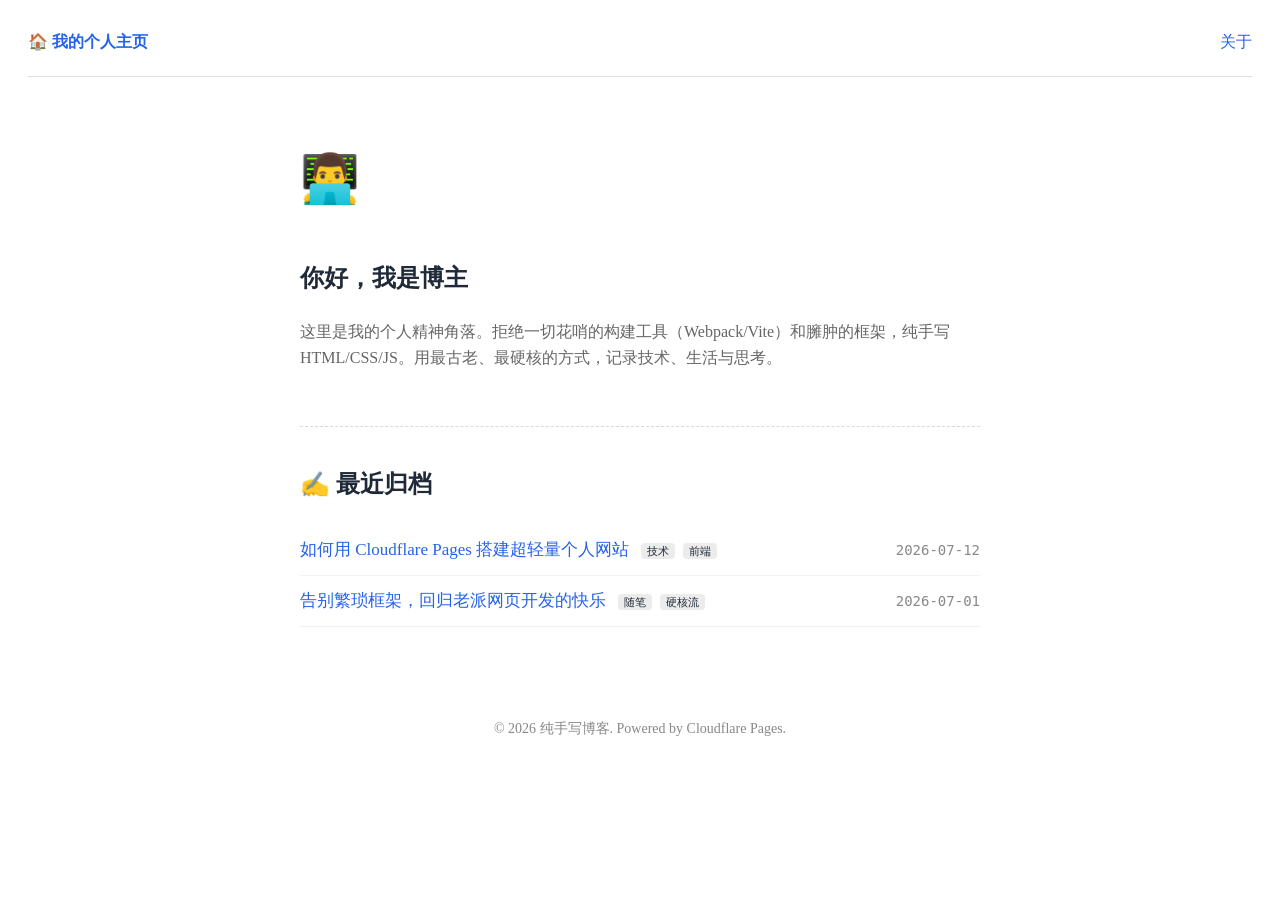
==== index.html @ 066bfa94 "Create index.html" ====
<!DOCTYPE html>
<html lang="zh-CN">
<head>
    <meta charset="UTF-8">
    <meta name="viewport" content="width=device-width, initial-scale=1.0">
    <title>欢迎来到我的硬核主页</title>
    <link rel="stylesheet" href="css/style.css">
    <style>
        .profile-section {
            padding: 20px 0 40px 0;
            border-bottom: 1px dashed rgba(128, 128, 128, 0.3);
            margin-bottom: 30px;
        }
        .profile-avatar {
            font-size: 48px;
            margin-bottom: 15px;
        }
        .bio {
            font-size: 16px;
            color: #666;
            line-height: 1.6;
        }
        @media (prefers-color-scheme: dark) {
            .bio { color: #aaa; }
        }
        .post-item {
            display: flex;
            justify-content: space-between;
            align-items: baseline;
            padding: 10px 0;
            border-bottom: 1px solid rgba(128, 128, 128, 0.1);
        }
        .post-link {
            font-size: 17px;
            font-weight: 500;
        }
        .post-date {
            font-size: 14px;
            color: #888;
            font-family: monospace;
            white-space: nowrap;
            margin-left: 15px;
        }
        .tag-badge {
            font-size: 11px;
            background: rgba(128, 128, 128, 0.15);
            padding: 2px 6px;
            border-radius: 4px;
            margin-left: 8px;
            color: var(--text-color);
        }
    </style>
</head>
<body>

    <!-- 动态页头导航，由 js/main.js 统一加载 -->
    <header id="global-header"></header>

    <main class="container">
        <!-- 自我介绍区块 -->
        <section class="profile-section">
            <div class="profile-avatar">👨‍💻</div>
            <h1>你好，我是博主</h1>
            <p class="bio">
                这里是我的个人精神角落。拒绝一切花哨的构建工具（Webpack/Vite）和臃肿的框架，纯手写 HTML/CSS/JS。用最古老、最硬核的方式，记录技术、生活与思考。
            </p>
        </section>

        <!-- 文章列表区块 -->
        <section>
            <h2>✍️ 最近归档</h2>
            <div id="posts-list" style="margin-top: 15px;">
                <p style="color: #888;">文章加载中...</p>
            </div>
        </section>
    </main>

    <!-- 动态页脚，由 js/main.js 统一加载 -->
    <footer id="global-footer"></footer>

    <script src="js/main.js"></script>
    <script>
        // 核心逻辑：用原生 Fetch 异步读取并渲染 json 数据
        document.addEventListener("DOMContentLoaded", () => {
            const listContainer = document.getElementById("posts-list");
            
            fetch('data/archive.json')
                .then(response => {
                    if (!response.ok) throw new Error('网络异常，无法加载文章列表');
                    return response.json();
                })
                .then(data => {
                    if (!data.articles || data.articles.length === 0) {
                        listContainer.innerHTML = '<p style="color: #888;">暂无发布文章</p>';
                        return;
                    }
                    
                    listContainer.innerHTML = ''; // 清空加载提示
                    
                    // 循环生成文章列表 HTML
                    data.articles.forEach(article => {
                        const item = document.createElement('div');
                        item.className = 'post-item';
                        
                        // 生成标签 HTML
                        const tagsHtml = article.tags ? article.tags.map(t => `<span class="tag-badge">${t}</span>`).join('') : '';
                        
                        item.innerHTML = `
                            <div>
                                <a href="${article.path}" class="post-link">${article.title}</a>
                                ${tagsHtml}
                            </div>
                            <span class="post-date">${article.date}</span>
                        `;
                        listContainer.appendChild(item);
                    });
                })
                .catch(err => {
                    listContainer.innerHTML = `<p style="color: #ef4444;">❌ 列表加载失败: ${err.message}</p>`;
                });
        });
    </script>
</body>
</html>
---- css/style.css ----
/* 全局变量：一键换肤，并自动跟随手机系统切换暗黑模式 */
:root {
    --bg-color: #ffffff;
    --text-color: #1f2937;
    --link-color: #2563eb;
    --max-width: 680px; /* 黄金阅读宽度，超过这个宽度眼睛看字会累 */
}

@media (prefers-color-scheme: dark) {
    :root {
        --bg-color: #111827;
        --text-color: #f3f4f6;
        --link-color: #60a5fa;
    }
}

body {
    background-color: var(--bg-color);
    color: var(--text-color);
    line-height: 1.75;
    font-size: 16px;
    padding: 20px;
}

/* 限制文章容器宽度，保持极佳的杂志级阅读比例 */
.post-container, .container {
    max-width: var(--max-width);
    margin: 0 auto;
    padding: 40px 0;
}

h1, h2, h3 { color: var(--text-color); margin-top: 1.5em; }
a { color: var(--link-color); text-decoration: none; }
a:hover { text-decoration: underline; }
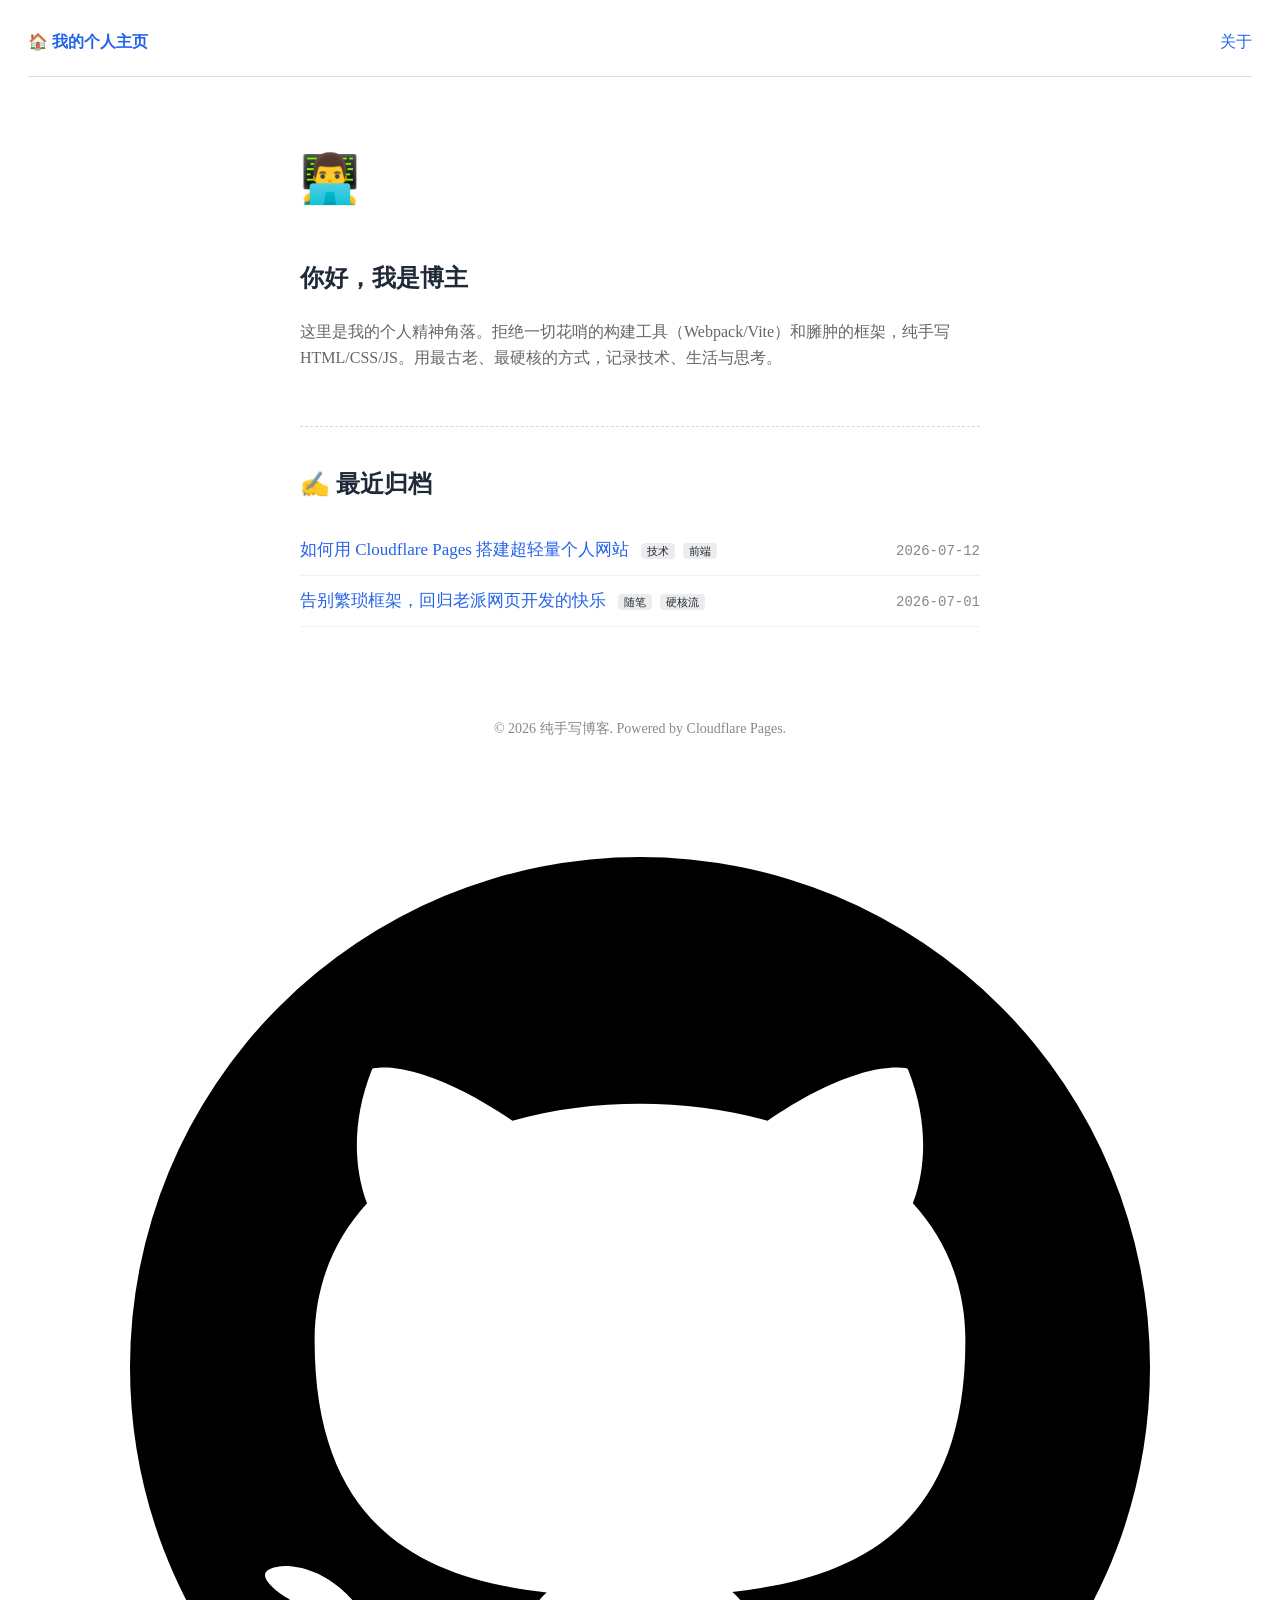
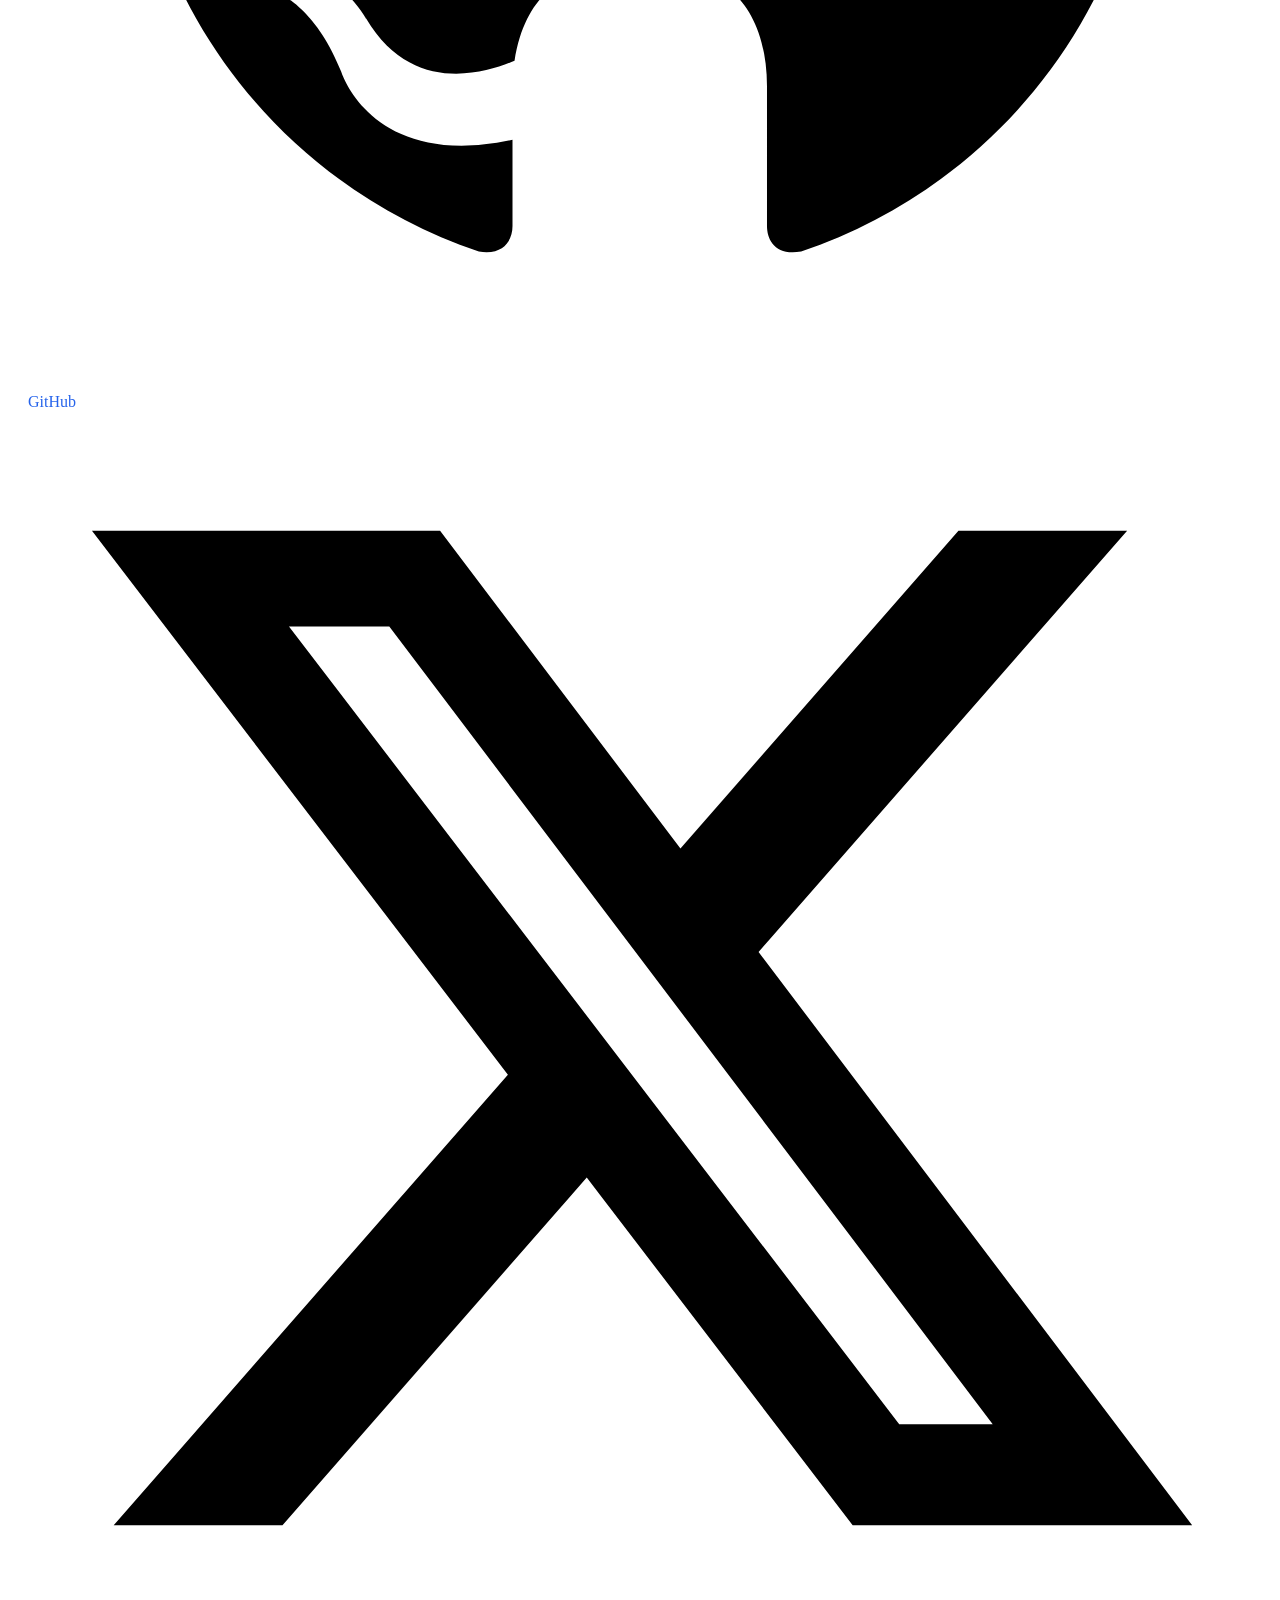
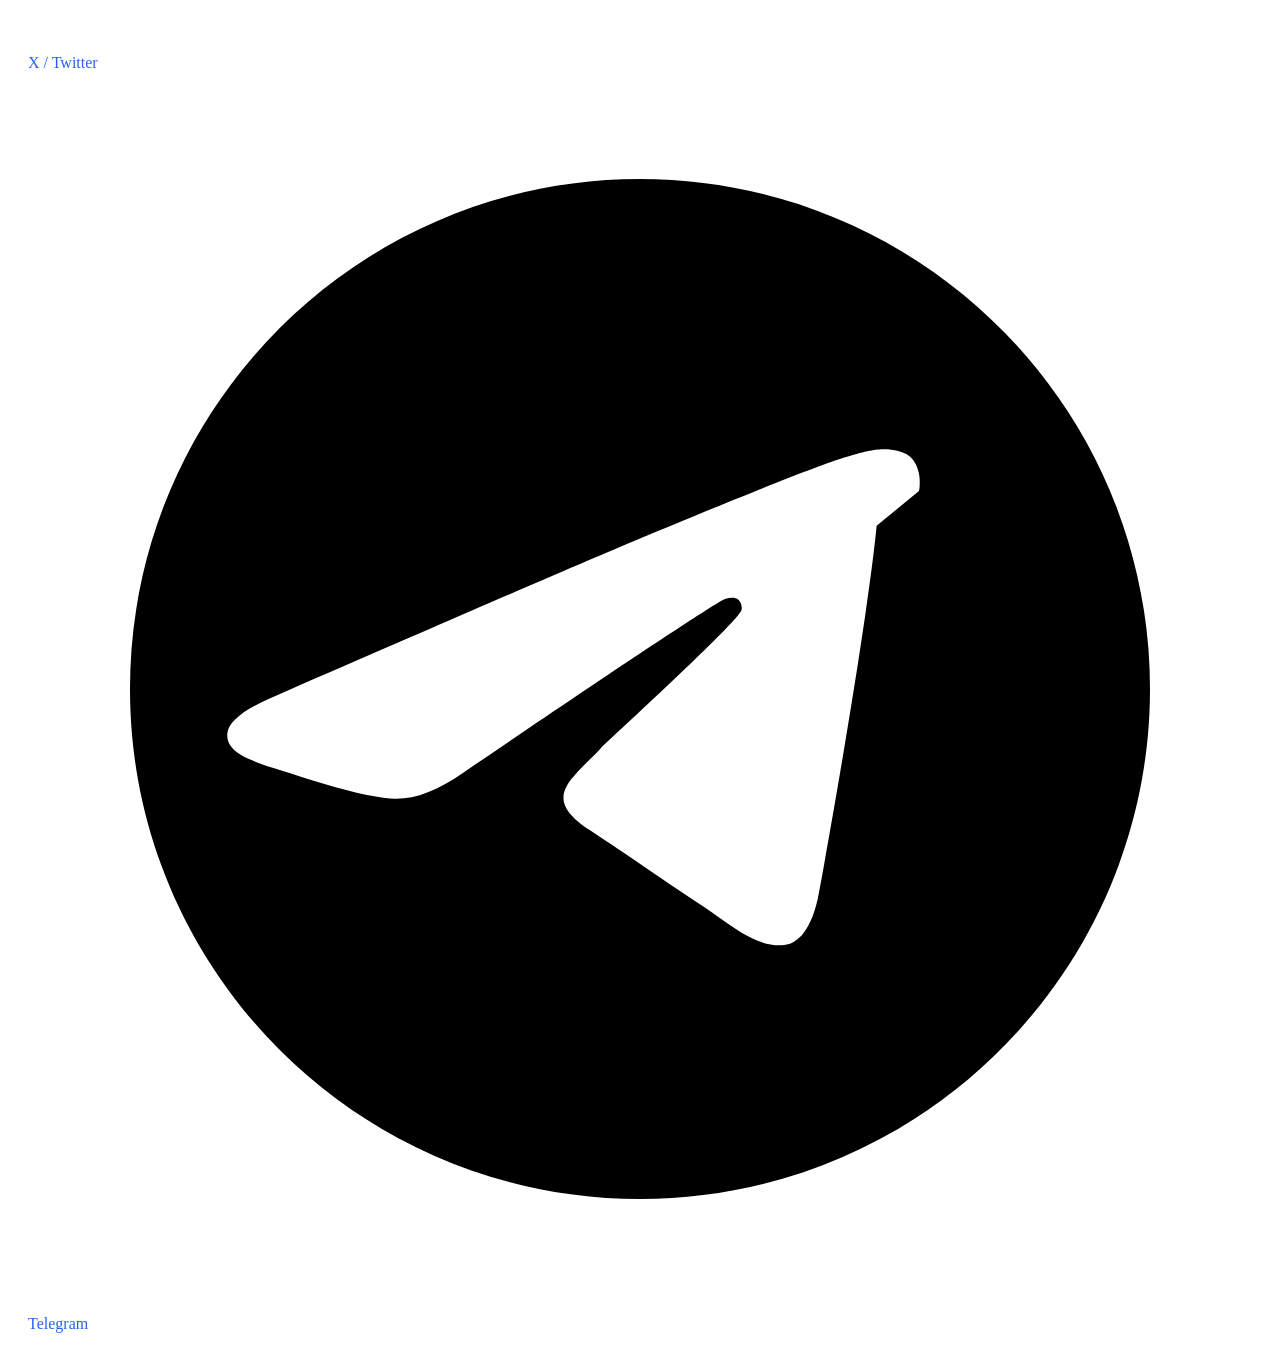
==== commit 6d35ec32: "Update index.html" ====
--- a/index.html
+++ b/index.html
@@ -121,4 +121,23 @@
         });
     </script>
 </body>
+    <div class="social-links">
+    <!-- GitHub 链接 -->
+    <a href="https://github.com/您的用户名" target="_blank" aria-label="GitHub">
+        <svg viewBox="0 0 24 24"><path d="M12 2A10 10 0 0 0 2 12c0 4.42 2.87 8.17 6.84 9.5.5.08.66-.23.66-.5v-1.69c-2.77.6-3.36-1.34-3.36-1.34-.46-1.16-1.11-1.47-1.11-1.47-.9-.62.07-.6.07-.6 1 .07 1.53 1.03 1.53 1.03.9 1.52 2.34 1.07 2.91.83.1-.65.35-1.09.63-1.34-2.22-.25-4.55-1.11-4.55-4.94 0-1.1.39-1.99 1.03-2.69-.1-.25-.45-1.27.1-2.64 0 0 .84-.27 2.75 1.02.79-.22 1.65-.33 2.5-.33.85 0 1.71.11 2.5.33 1.91-1.29 2.75-1.02 2.75-1.02.55 1.37.2 2.39.1 2.64.64.7 1.03 1.6 1.03 2.69 0 3.84-2.34 4.68-4.57 4.93.36.31.68.92.68 1.85V21c0 .27.16.59.67.5C19.14 20.16 22 16.42 22 12A10 10 0 0 0 12 2z"/></svg>
+        GitHub
+    </a>
+
+    <!-- X (Twitter) 链接 -->
+    <a href="https://x.com/您的用户名" target="_blank" aria-label="X (Twitter)">
+        <svg viewBox="0 0 24 24"><path d="M18.244 2.25h3.308l-7.227 8.26 8.502 11.24H16.17l-5.214-6.817L4.99 21.75H1.68l7.73-8.835L1.254 2.25H8.08l4.713 6.231zm-1.161 17.52h1.833L7.084 4.126H5.117z"/></svg>
+        X / Twitter
+    </a>
+
+    <!-- Telegram 链接 -->
+    <a href="https://t.me/您的用户名" target="_blank" aria-label="Telegram">
+        <svg viewBox="0 0 24 24"><path d="M12 2C6.48 2 2 6.48 2 12s4.48 10 10 10 10-4.48 10-10S17.52 2 12 2zm4.64 6.8c-.15 1.58-.8 5.42-1.13 7.19-.14.75-.42 1-.68 1.03-.58.05-1.02-.38-1.58-.75-.88-.58-1.38-.94-2.23-1.5-1-.65-.35-1 .22-1.62.15-.15 2.7-2.48 2.75-2.7.01-.03.01-.14-.06-.2-.07-.06-.17-.04-.25-.02-.11.02-1.83 1.16-5.16 3.42-.49.34-.93.51-1.33.5-.44-.01-1.3-.25-1.93-.46-.78-.25-1.4-.39-1.35-.83.03-.23.34-.47.93-.72 3.65-1.59 6.08-2.64 7.3-3.15 3.47-1.44 4.19-1.69 4.66-1.69.1 0 .34.02.49.14.12.1.16.24.18.34.02.09.02.26 0 .34z"/></svg>
+        Telegram
+    </a>
+</div>
 </html>
--- a/css/style.css
+++ b/css/style.css
@@ -32,3 +32,11 @@
 h1, h2, h3 { color: var(--text-color); margin-top: 1.5em; }
 a { color: var(--link-color); text-decoration: none; }
 a:hover { text-decoration: underline; }
+
+/* 让所有媒体文件自适应屏幕宽度 */
+img, video, audio {
+    max-width: 100%;
+    height: auto;
+    border-radius: 12px; /* 圆角看起来更现代 */
+    margin: 20px 0;
+}
